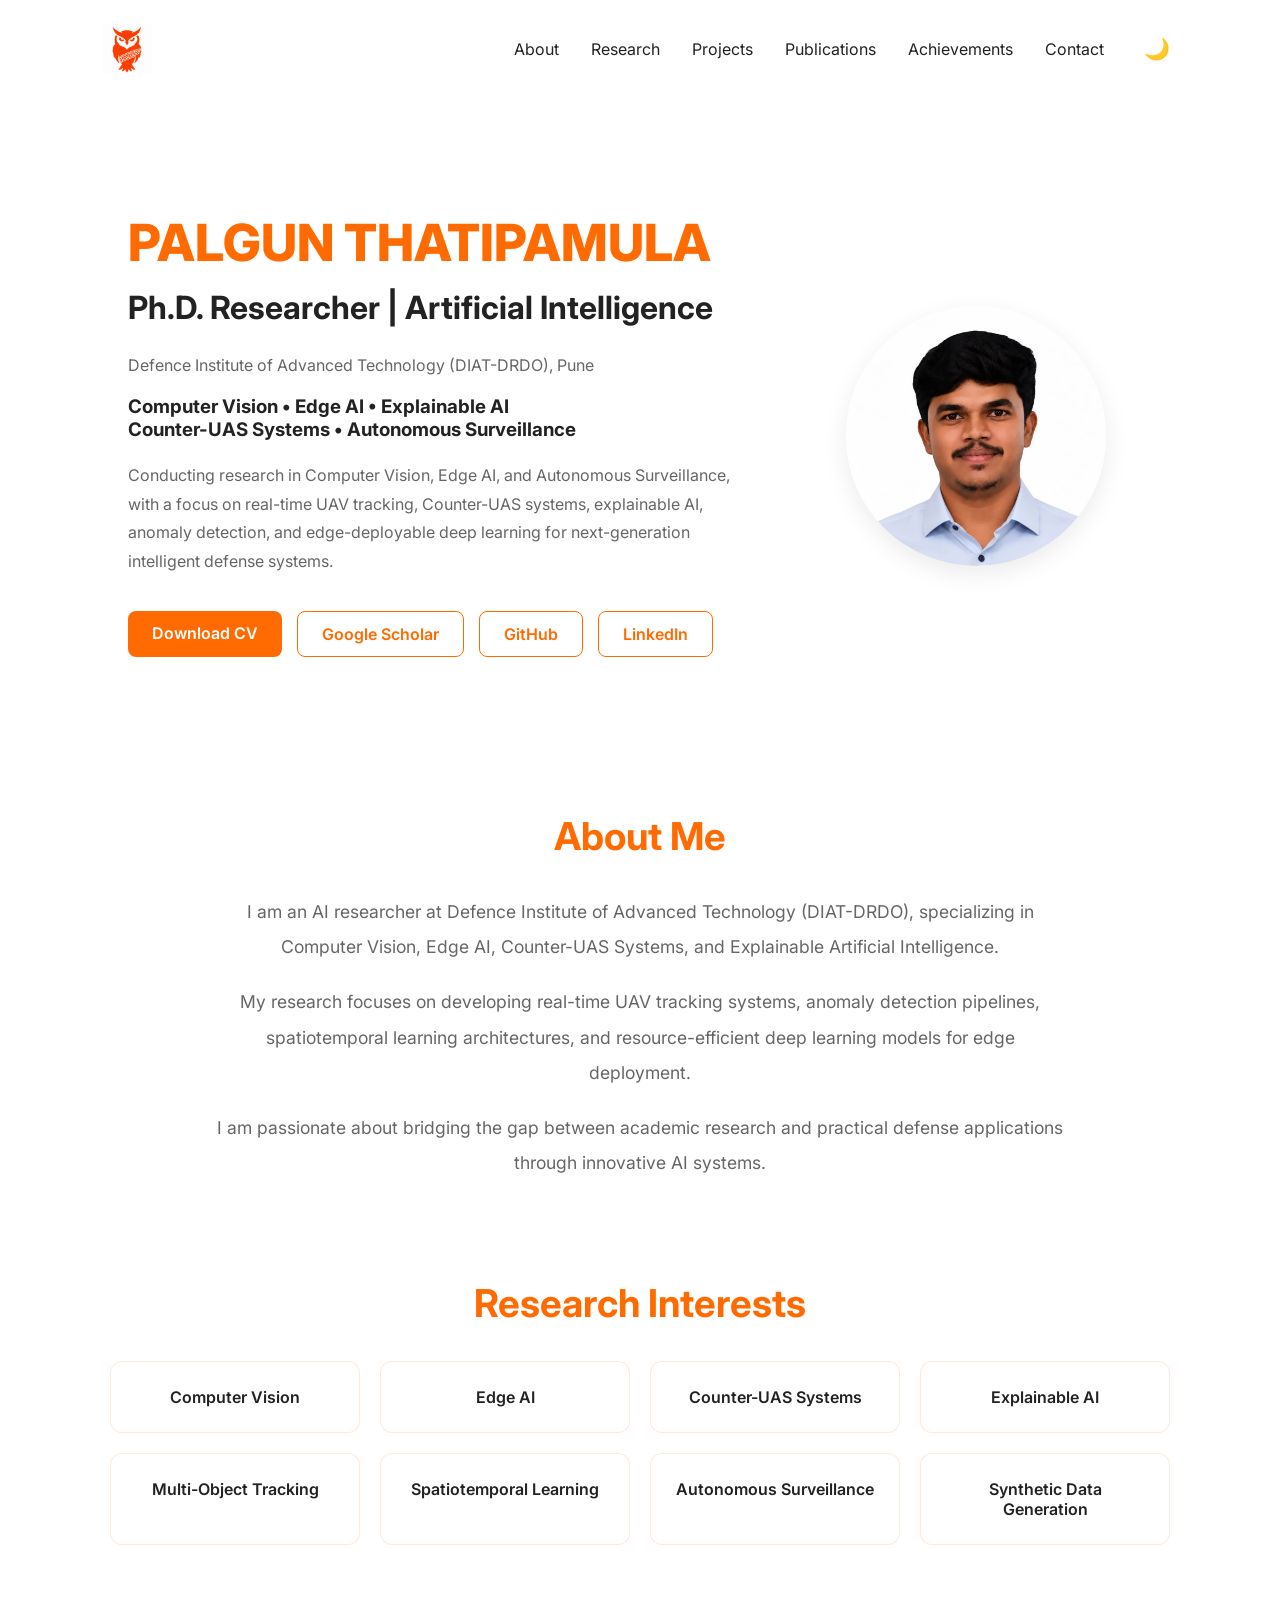
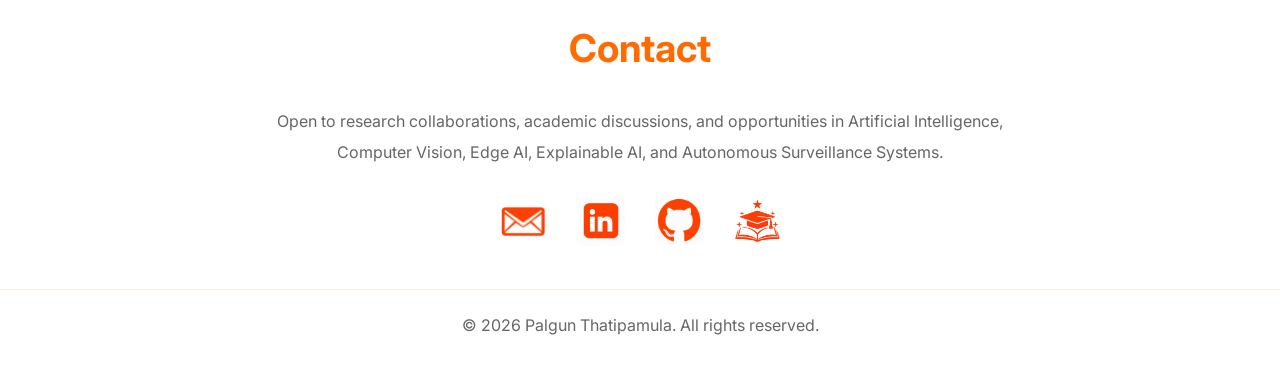
==== index.html @ 994f03d2 "Update index.html" ====
<!DOCTYPE html>

<html lang="en">
<head>
    <meta charset="UTF-8">
    <meta name="viewport" content="width=device-width, initial-scale=1.0">
    <title>Palgun Thatipamula | AI Researcher</title>

<link rel="stylesheet" href="style.css">

<link rel="preconnect" href="https://fonts.googleapis.com">
<link rel="preconnect" href="https://fonts.gstatic.com" crossorigin>

<link href="https://fonts.googleapis.com/css2?family=Inter:wght@300;400;500;600;700;800&display=swap" rel="stylesheet">


</head>

<body>
<video autoplay muted loop playsinline id="bg-video">

    <source src="assets/backf.mp4" type="video/mp4">

</video>

<!-- =======================
     NAVBAR
======================== -->

<nav class="navbar">

    <div class="logo">
        <a href="index.html">
            <img src="assets/logo.png" alt="Palgun Logo">
        </a>
    </div>

    <!-- Hamburger Menu Button - Add this here -->
    <button class="hamburger" id="hamburger">
        <span></span>
        <span></span>
        <span></span>
    </button>

    <ul class="nav-links">
        <li><a href="index.html#about">About</a></li>
        <li><a href="index.html#research">Research</a></li>
        <li><a href="projects.html">Projects</a></li>
        <li><a href="publications.html">Publications</a></li>
        <li><a href="achievements.html">Achievements</a></li>
        <li><a href="index.html#contact">Contact</a></li>
        <li><button id="theme-toggle">🌙</button></li>
    </ul>

</nav>

<!-- =======================
     HERO SECTION
======================== -->

<section class="hero">

    <div class="hero-left">

        <h1>PALGUN THATIPAMULA</h1>

        <h2>
            Ph.D. Researcher | Artificial Intelligence
        </h2>

        <p class="hero-affiliation">
            Defence Institute of Advanced Technology (DIAT-DRDO), Pune
        </p>

        <h3 class="hero-focus">
            Computer Vision • Edge AI • Explainable AI
        </h3>

        <h3 class="hero-focus">
            Counter-UAS Systems • Autonomous Surveillance
        </h3>

        <p class="hero-description">
            Conducting research in Computer Vision, Edge AI, and Autonomous Surveillance,
            with a focus on real-time UAV tracking, Counter-UAS systems, explainable AI,
            anomaly detection, and edge-deployable deep learning for next-generation intelligent defense systems.
        </p>

        <div class="hero-buttons">

            <a href="assets/cv.pdf" class="btn-primary">
                Download CV
            </a>

            <a href="https://scholar.google.com/citations?user=hh73UlAAAAAJ" target="_blank" class="btn-secondary">
                Google Scholar
            </a>

            <a href="https://github.com/paul-0007" target="_blank" class="btn-secondary">
                GitHub
            </a>

            <a href="https://www.linkedin.com/in/palgun-thatipamula-0b6412241"
               target="_blank"
               class="btn-secondary">
                LinkedIn
            </a>

        </div>

    </div>

    <div class="hero-right">

        <img src="assets/profile.jpg"
             alt="Palgun Thatipamula">

    </div>

</section>

<!-- =======================
     ABOUT
======================== -->

<section id="about" class="about">

    <div class="section-title">
        <h2>About Me</h2>
    </div>

    <div class="about-content">

        <div class="about-text">

            <p>
                I am an AI researcher at Defence Institute of Advanced Technology (DIAT-DRDO),
                specializing in Computer Vision, Edge AI,
                Counter-UAS Systems, and Explainable Artificial Intelligence.
            </p>

            <p>
                My research focuses on developing real-time UAV tracking systems,
                anomaly detection pipelines, spatiotemporal learning architectures,
                and resource-efficient deep learning models for edge deployment.
            </p>

            <p>
                I am passionate about bridging the gap between academic research
                and practical defense applications through innovative AI systems.
            </p>

        </div>

    </div>

</section>

<!-- =======================
     RESEARCH INTERESTS
======================== -->

<section id="research" class="interests">

    <div class="section-title">
        <h2>Research Interests</h2>
    </div>

    <div class="interest-grid">

        <div class="interest-card">
            Computer Vision
        </div>

        <div class="interest-card">
            Edge AI
        </div>

        <div class="interest-card">
            Counter-UAS Systems
        </div>

        <div class="interest-card">
            Explainable AI
        </div>

        <div class="interest-card">
            Multi-Object Tracking
        </div>

        <div class="interest-card">
            Spatiotemporal Learning
        </div>

        <div class="interest-card">
            Autonomous Surveillance
        </div>

        <div class="interest-card">
            Synthetic Data Generation
        </div>

    </div>

</section>

<!-- =======================
     CONTACT
======================== -->

<section id="contact" class="contact">

    <div class="section-title">
        <h2>Contact</h2>
    </div>

    <div class="contact-container">

        <p>
            Open to research collaborations, academic discussions,
            and opportunities in Artificial Intelligence, Computer Vision,
            Edge AI, Explainable AI, and Autonomous Surveillance Systems.
        </p>

        <div class="contact-icons">

        <a href="mailto:palgunthatipamula@gmail.com">
        <img src="assets/email.png"
         alt="Email"
         style="cursor:pointer;"
         onclick="copyEmail()">
        </a>

        <a href="https://www.linkedin.com/in/palgun-thatipamula-0b6412241"
        target="_blank">
            <img src="assets/linkedin.png" alt="LinkedIn">
        </a>

        <a href="https://github.com/paul-0007"
        target="_blank">
            <img src="assets/github.png" alt="GitHub">
        </a>

        <a href="https://scholar.google.com/citations?user=hh73UlAAAAAJ"
        target="_blank">
            <img src="assets/scholar.png" alt="Google Scholar">
        </a>

    </div>

    </div>

</section>

<!-- =======================
     FOOTER
======================== -->

<footer class="footer">
    <p>© 2026 Palgun Thatipamula. All rights reserved.</p>
</footer>
<script src="script.js"></script>
</body>

</html>
---- style.css ----
:root {
  --bg: #ffffff;
  --text: #222222;
  --text-light: #666666;
  --card: #ffffff;
  --card-hover: #f8f9fa;
  --accent: #FF6B00;
  --accent-hover: #E65C00;
  --shadow: rgba(0,0,0,0.08);
  --shadow-hover: rgba(0,0,0,0.12);
  --border: rgba(255,107,0,0.15);
}

.dark {
  --bg: #111827;
  --text: #f3f4f6;
  --text-light: #9ca3af;
  --card: #1f2937;
  --card-hover: #374151;
  --accent: #FF6B00;
  --accent-hover: #E65C00;
  --shadow: rgba(0,0,0,0.3);
  --shadow-hover: rgba(0,0,0,0.5);
  --border: rgba(255,107,0,0.25);
}

* {
  margin: 0;
  padding: 0;
  box-sizing: border-box;
}

html {
  scroll-behavior: smooth;
}

body {
  font-family: 'Inter', sans-serif;
  background: var(--bg);
  color: var(--text);
  transition: background 0.3s ease, color 0.3s ease;
}

/* Navigation */
.navbar {
  width: 100%;
  padding: 24px 8%;
  display: flex;
  justify-content: space-between;
  align-items: center;
  position: sticky;
  top: 0;
  background: rgba(255,255,255,0.95);
  backdrop-filter: blur(12px);
  z-index: 100;
  transition: background 0.3s ease;
}

.dark .navbar {
  background: rgba(17, 24, 39, 0.95);
}

.logo {
  display: flex;
  align-items: center;
}

.logo img {
  height: 50px;
  width: auto;
  display: block;
}

.nav-links {
  display: flex;
  gap: 32px;
  list-style: none;
  align-items: center;
}

.nav-links a {
  text-decoration: none;
  color: var(--text);
  transition: 0.3s;
}

.nav-links a:hover {
  color: var(--accent);
}

#theme-toggle {
  border: none;
  background: transparent;
  font-size: 1.3rem;
  cursor: pointer;
  color: var(--accent);
  transition: 0.3s ease;
  padding: 4px 8px;
}

#theme-toggle:hover {
  transform: rotate(20deg);
}

/* Mobile Menu */
.hamburger {
  display: none;
  flex-direction: column;
  gap: 5px;
  cursor: pointer;
  background: transparent;
  border: none;
  padding: 5px;
}

.hamburger span {
  width: 28px;
  height: 3px;
  background: var(--text);
  border-radius: 3px;
  transition: 0.3s ease;
}

/* Hero Section */
.hero {
  min-height: 75vh;
  padding: 40px 10%;
  display: flex;
  align-items: center;
  justify-content: center;
  gap: 40px;
}

.hero-left {
  flex: 0.9;
  max-width: 650px;
}

.hero-left h1 {
  font-size: 3.2rem;
  line-height: 1.1;
  margin-bottom: 16px;
  font-weight: 800;
  color: var(--accent);
}

.hero-left h2 {
  font-size: 2rem;
  line-height: 1.4;
  margin-bottom: 20px;
  color: var(--text);
}

.hero-left p {
  color: var(--text-light);
  line-height: 1.8;
}

.hero-description {
  margin-top: 20px;
  max-width: 700px;
}

.hero-affiliation {
  color: var(--text-light);
  margin-bottom: 15px;
  font-size: 1rem;
}

.hero-buttons {
  display: flex;
  flex-wrap: wrap;
  gap: 15px;
  margin-top: 35px;
}

.btn-primary,
.btn-secondary {
  padding: 12px 24px;
  border-radius: 8px;
  text-decoration: none;
  font-weight: 600;
  transition: 0.3s ease;
}

.btn-primary {
  background: var(--accent);
  color: white;
}

.btn-primary:hover {
  transform: translateY(-3px);
  background: var(--accent-hover);
}

.btn-secondary {
  border: 1px solid var(--accent);
  color: var(--accent);
}

.btn-secondary:hover {
  background: rgba(255,107,0,0.08);
}

/* Profile Image */
.hero-right {
  flex: 0.5;
  display: flex;
  justify-content: center;
  align-items: center;
}

.hero-right img {
  width: 260px;
  height: 260px;
  object-fit: cover;
  object-position: center top;
  border-radius: 50%;
  border: none;
  box-shadow: 0 8px 25px var(--shadow);
}

/* Mobile & Tablet */
@media (max-width: 900px) {
  .hamburger {
    display: flex;
  }

  .nav-links {
    display: none;
    position: absolute;
    top: 80px;
    right: 20px;
    background: var(--bg);
    flex-direction: column;
    padding: 20px;
    border-radius: 12px;
    box-shadow: 0 10px 30px var(--shadow);
    width: auto;
    min-width: 200px;
    gap: 15px;
    transition: background 0.3s ease;
  }

  .nav-links.active {
    display: flex;
  }

  .nav-links a {
    font-size: 1rem;
    padding: 8px 12px;
    border-radius: 8px;
    transition: 0.3s ease;
  }

  .nav-links a:hover {
    background: rgba(255,107,0,0.08);
  }

  #theme-toggle {
    font-size: 1.2rem;
    padding: 8px 12px;
    width: 100%;
    text-align: left;
  }

  .hero {
    flex-direction: column-reverse;
    text-align: center;
    padding-top: 40px;
    min-height: auto;
    gap: 30px;
  }

  .hero-left h1 {
    font-size: 2.5rem;
  }

  .hero-left h2 {
    font-size: 1.4rem;
  }

  .hero-left {
    max-width: 100%;
  }

  .hero-right img {
    width: 200px;
    height: 200px;
  }

  .hero-buttons {
    justify-content: center;
  }
}

/* ==========================
   COMMON SECTIONS
========================== */
.about,
.interests,
.contact {
  padding: 40px 8%;
}

.section-title {
  text-align: center;
  margin-bottom: 35px;
}

.section-title h2 {
  font-size: 2.4rem;
  color: var(--accent);
}

/* ==========================
   ABOUT
========================== */
.about-content {
  display: flex;
  justify-content: center;
}

.about-text {
  max-width: 850px;
  text-align: center;
}

.about-text p {
  font-size: 1.1rem;
  line-height: 2;
  color: var(--text-light);
  margin-bottom: 20px;
}

/* ==========================
   INTERESTS
========================== */
.interest-grid {
  display: grid;
  grid-template-columns: repeat(auto-fit, minmax(250px, 250px));
  justify-content: center;
  gap: 20px;
  max-width: 1200px;
  margin: 0 auto;
}

.interest-card {
  background: var(--card);
  padding: 25px;
  border-radius: 12px;
  border: 1px solid var(--border);
  transition: 0.3s ease;
  font-weight: 600;
  text-align: center;
  color: var(--text);
}

.interest-card:hover {
  transform: translateY(-6px);
  border-color: var(--accent);
  box-shadow: 0 10px 30px var(--shadow);
}

/* ==========================
   CONTACT
========================== */
.contact {
  padding: 40px 8%;
  text-align: center;
}

.contact-container {
  max-width: 800px;
  margin: auto;
}

.contact-container p {
  color: var(--text-light);
  line-height: 1.9;
  margin-bottom: 30px;
}

.contact-links {
  display: flex;
  justify-content: center;
  flex-wrap: wrap;
  gap: 15px;
}

.contact-links a {
  text-decoration: none;
  color: var(--accent);
  border: 1px solid var(--accent);
  padding: 10px 18px;
  border-radius: 8px;
  transition: 0.3s ease;
}

.contact-links a:hover {
  background: rgba(255,107,0,0.08);
}

.contact-icons {
  display: flex;
  justify-content: center;
  gap: 30px;
  margin-top: 30px;
}

.contact-icons a {
  transition: 0.3s ease;
}

.contact-icons a:hover {
  transform: translateY(-5px) scale(1.08);
}

.contact-icons img {
  width: 48px;
  height: 48px;
  object-fit: contain;
}

/* ==========================
   FOOTER
========================== */
.footer {
  padding: 25px;
  text-align: center;
  border-top: 1px solid var(--border);
  color: var(--text-light);
}

.footer p:first-child {
  margin-bottom: 10px;
}

.hidden {
  opacity: 0;
  transform: translateY(40px);
  transition: all 0.8s ease;
}

.show {
  opacity: 1;
  transform: translateY(0);
}

/* ==========================
   PAGE HEADER
========================== */
.page-header {
  padding: 120px 10% 60px;
  text-align: center;
}

.page-header h1 {
  font-size: 3rem;
  color: var(--accent);
  margin-bottom: 15px;
}

.page-header p {
  max-width: 800px;
  margin: auto;
  color: var(--text-light);
}

/* ==========================
   PROJECTS PAGE
========================== */
.projects-heading {
  text-align: center;
  margin: 0;
  padding: 20px 0 20px 0;
}

.projects-heading h2 {
  font-size: 3rem;
  color: var(--accent);
  margin: 0;
}

.projects-heading p {
  color: var(--text-light);
  font-size: 1.1rem;
}

.projects-grid {
  max-width: 1400px;
  margin: 0 auto;
  padding: 20px 8% 80px;
  display: grid;
  grid-template-columns: repeat(3, 1fr);
  gap: 30px;
  padding-top: 0;
}

.project-card {
  background: var(--card);
  border-radius: 18px;
  overflow: hidden;
  min-height: 420px;
  box-shadow: 0 8px 25px var(--shadow);
  transition: 0.3s ease;
}

.project-card:hover {
  transform: translateY(-8px);
  box-shadow: 0 15px 35px var(--shadow-hover);
}

.project-card img {
  width: 100%;
  height: 220px;
  object-fit: cover;
  display: block;
}

.project-content {
  padding: 25px;
  background: linear-gradient(
    to bottom,
    var(--card-hover) 0%,
    var(--card) 40%
  );
  height: calc(100% - 220px);
}

.project-content h3 {
  color: var(--accent);
  margin-bottom: 12px;
  font-size: 1.3rem;
}

.project-content p {
  color: var(--text-light);
  line-height: 1.8;
}

/* Tablet */
@media (max-width: 1100px) {
  .projects-grid {
    grid-template-columns: repeat(2, 1fr);
  }
}

/* Mobile */
@media (max-width: 700px) {
  .projects-grid {
    grid-template-columns: 1fr;
    padding: 15px 8% 60px;
  }
  
  .projects-heading h2 {
    font-size: 2.2rem;
  }
  
  .projects-heading {
    padding: 5px 8% 0;
  }
}

/* ==========================
   PUBLICATIONS HEADING
========================== */

.publications-heading {
  text-align: center;
  padding: 20px 0 10px;
  margin: 0 auto;
}

.publications-heading h2 {
  color: var(--accent);
  font-size: 3rem;
  font-weight: 700;
  margin: 0;
}

/* ==========================
   PUBLICATIONS + PATENTS
========================== */

.pub-patent-container {
  max-width: 1400px;
  margin: 0 auto;
  padding: 10px 8% 80px;
  display: grid;
  grid-template-columns: 3fr 1.2fr;
  gap: 40px;
  align-items: start;
}

.column-title {
  color: var(--accent);
  margin-bottom: 25px;
  font-size: 2rem;
}

.pub-column,
.patent-column {
  display: flex;
  flex-direction: column;
  gap: 25px;
}

.publication-card {
  background: var(--card);
  padding: 30px;
  border-radius: 18px;
  box-shadow: 0 8px 25px var(--shadow);
  position: relative;
  transition: 0.3s ease;
}

.publication-card:hover {
  transform: translateY(-4px);
  box-shadow: 0 12px 30px var(--shadow-hover);
}

.publication-card h3 {
  margin-top: 15px;
  margin-bottom: 12px;
  color: var(--text);
}

.authors {
  color: var(--text-light);
  font-weight: 500;
  margin-bottom: 8px;
}

.venue {
  color: var(--accent);
  font-weight: 600;
  margin-bottom: 15px;
}

.pub-status {
  display: inline-block;
  padding: 6px 12px;
  border-radius: 30px;
  font-size: 0.85rem;
  font-weight: 600;
}

.published {
  background: #e8f8ec;
  color: #1f8b4c;
}

.dark .published {
  background: #1a3a2a;
  color: #4ade80;
}

.review {
  background: #fff4e6;
  color: #d97706;
}

.dark .review {
  background: #3a2a1a;
  color: #fbbf24;
}

@media (max-width: 900px) {
  .pub-patent-container {
    grid-template-columns: 1fr;
  }
}

/* ==========================
   ACHIEVEMENTS PAGE
========================== */
.achievements-heading {
  text-align: center;
  padding: 10px 8% 0;
}

.achievements-heading h2 {
  font-size: 3rem;
  color: var(--accent);
  margin-bottom: 5px;
}

.achievements-heading p {
  color: var(--text-light);
  font-size: 1.1rem;
}

.achievements-container {
  width: 85%;
  max-width: 1500px;
  margin: auto;
  padding: 20px 8% 80px;
  display: flex;
  flex-direction: column;
  gap: 20px;
}

.achievement-card {
  display: flex;
  align-items: center;
  gap: 25px;
  background: var(--card);
  border-radius: 14px;
  padding: 25px;
  box-shadow: 0 4px 12px var(--shadow);
  transition: 0.3s ease;
}

.achievement-card:hover {
  transform: translateY(-4px);
  box-shadow: 0 12px 30px var(--shadow-hover);
}

.achievement-year {
  min-width: 140px;
  font-weight: 700;
  color: var(--accent);
  font-size: 1.1rem;
}

.achievement-content {
  flex: 1;
}

.achievement-content h3 {
  margin-bottom: 10px;
  color: var(--text);
  font-size: 1.35rem;
}

.achievement-content p {
  color: var(--text-light);
  line-height: 1.7;
  margin: 0;
}

/* Mobile */
@media (max-width: 700px) {
  .achievement-card {
    flex-direction: column;
    align-items: flex-start;
    padding: 20px;
    gap: 12px;
  }
  
  .achievement-year {
    min-width: auto;
    font-size: 1rem;
  }
  
  .achievements-heading h2 {
    font-size: 2.2rem;
  }
  
  .achievements-container {
    width: 100%;
    padding: 10px 8% 60px;
    gap: 15px;
  }
}

/* ==========================
   BACKGROUND VIDEO
========================== */
#bg-video {
  position: fixed;
  top: 0;
  left: 0;
  width: 100%;
  height: 100%;
  object-fit: cover;
  z-index: -1;
  opacity: 0.15;
}
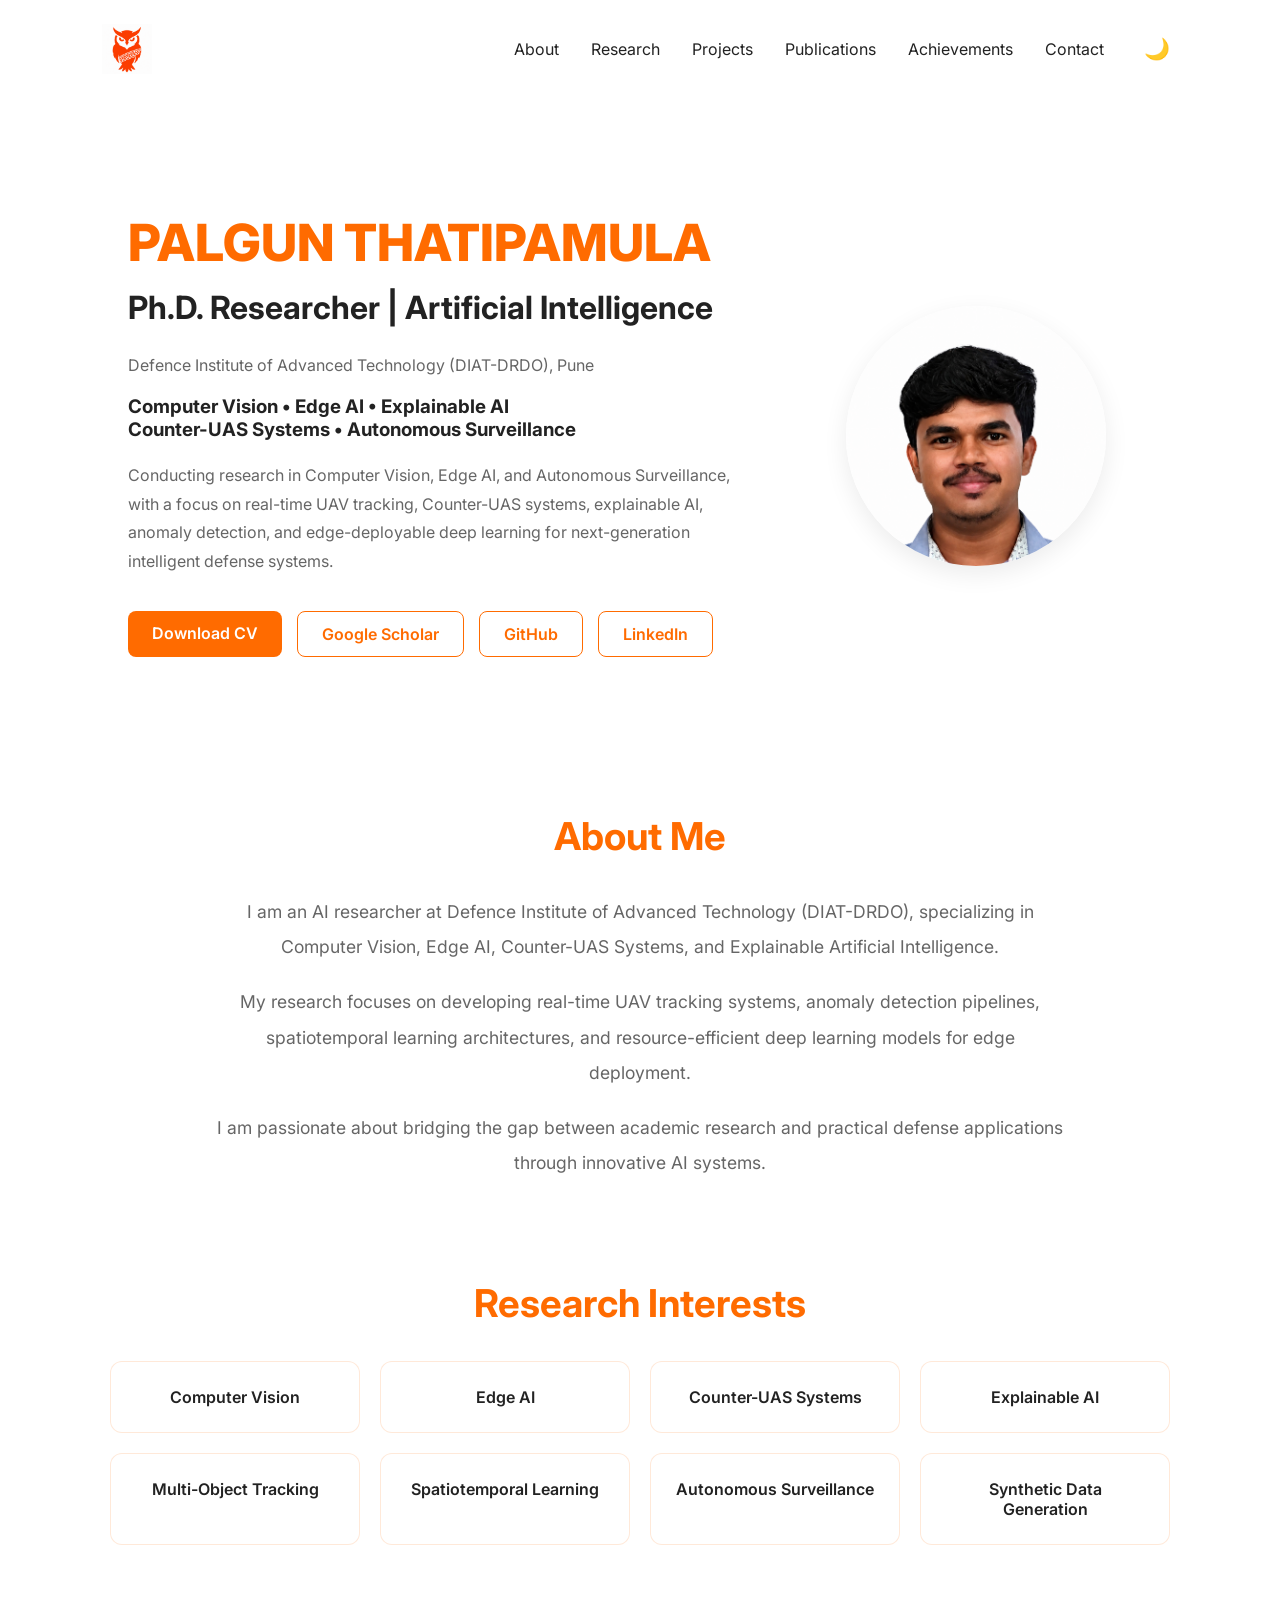
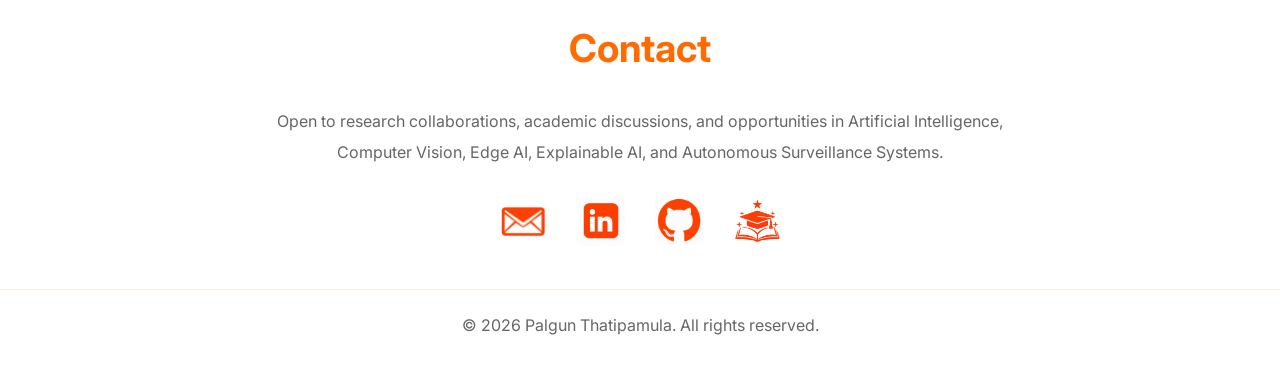
==== commit 1828a966: "Fix HTML formatting and structure" ====
--- a/index.html
+++ b/index.html
@@ -112,7 +112,7 @@
 
     <div class="hero-right">
 
-        <img src="assets/profile.jpg"
+        <img src="assets/T_Palgun.png"
              alt="Palgun Thatipamula">
 
     </div>
@@ -227,8 +227,9 @@
         <a href="mailto:palgunthatipamula@gmail.com">
         <img src="assets/email.png"
          alt="Email"
-         style="cursor:pointer;"
-         onclick="copyEmail()">
+         class="contact-icon"
+         onclick="copyEmail()"
+         style="cursor:pointer;">
         </a>
 
         <a href="https://www.linkedin.com/in/palgun-thatipamula-0b6412241"
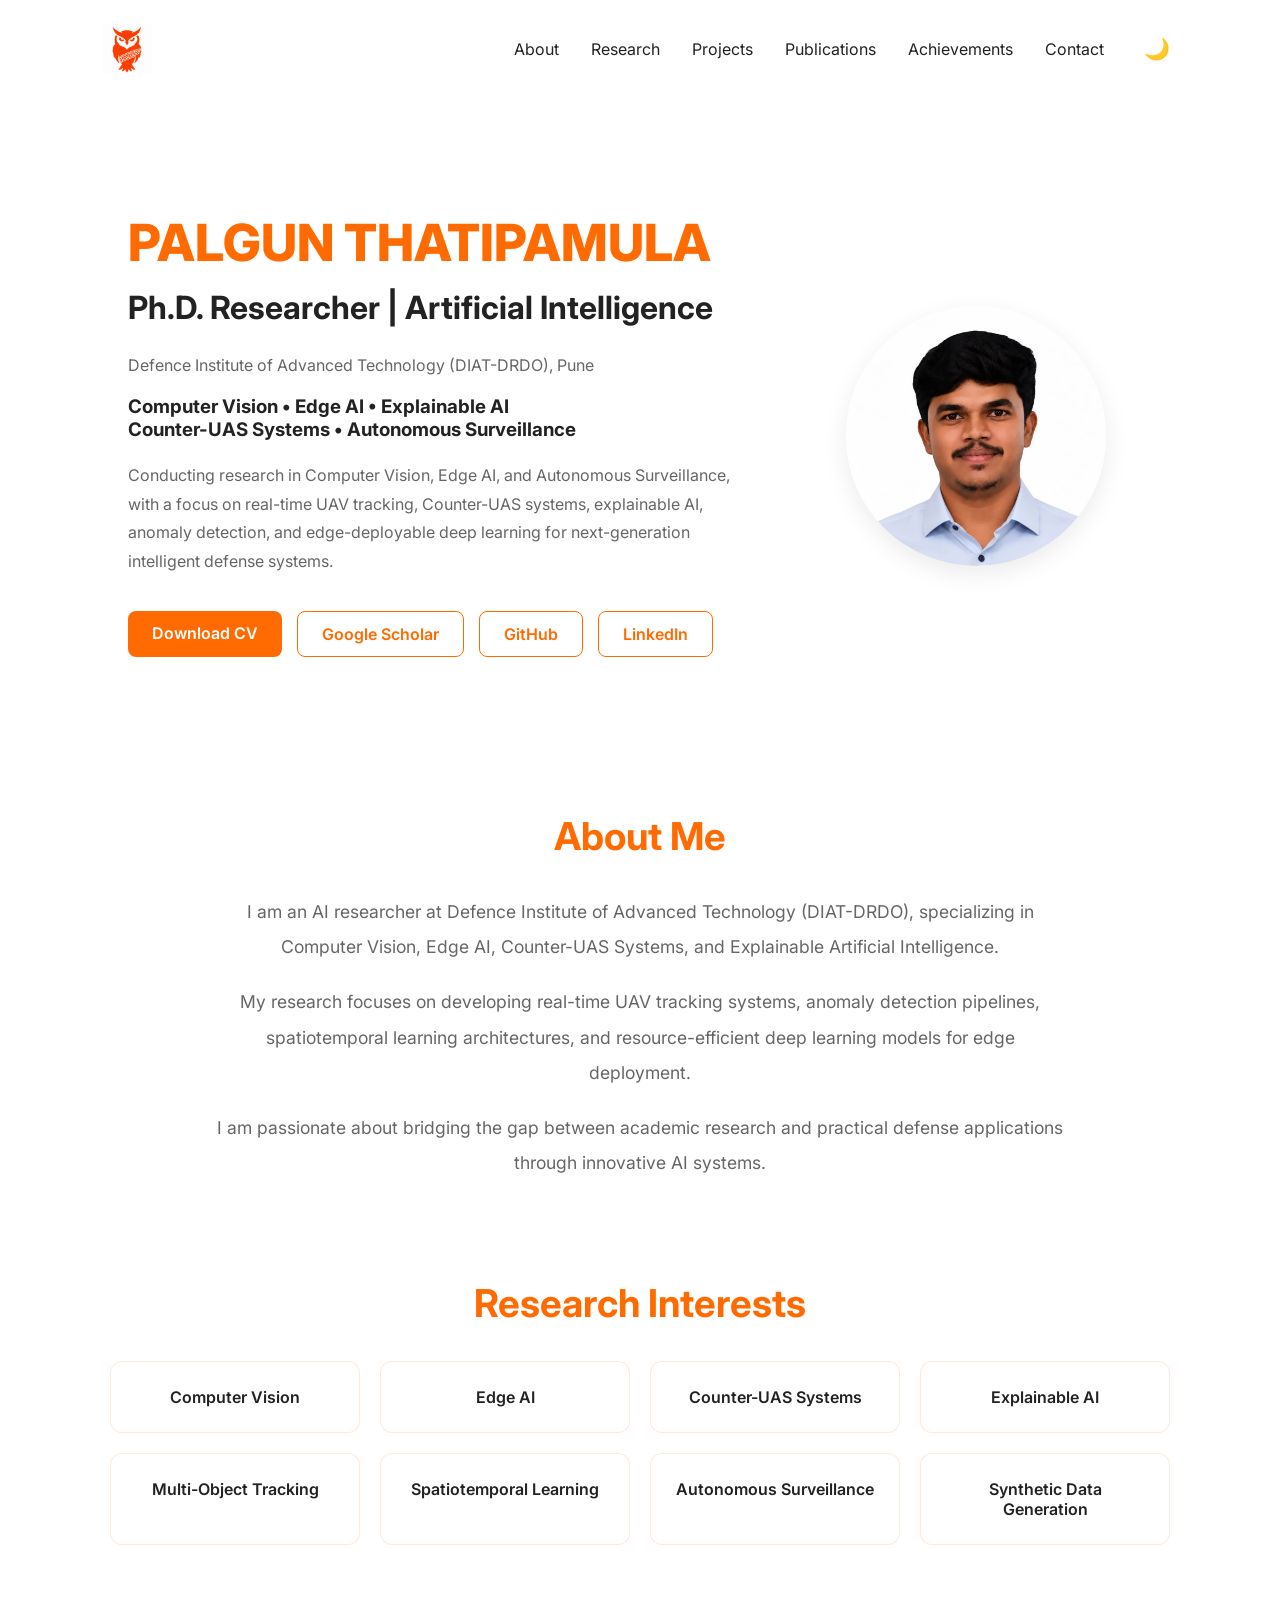
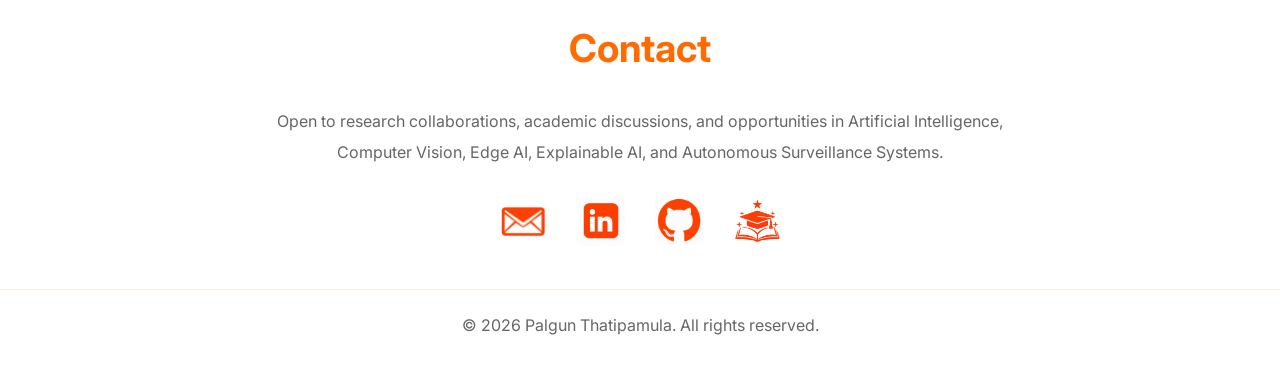
==== commit 3f813dfc: "Update index.html" ====
--- a/index.html
+++ b/index.html
@@ -112,7 +112,7 @@
 
     <div class="hero-right">
 
-        <img src="assets/T_Palgun.png"
+        <img src="assets/Palgun.jpeg"
              alt="Palgun Thatipamula">
 
     </div>
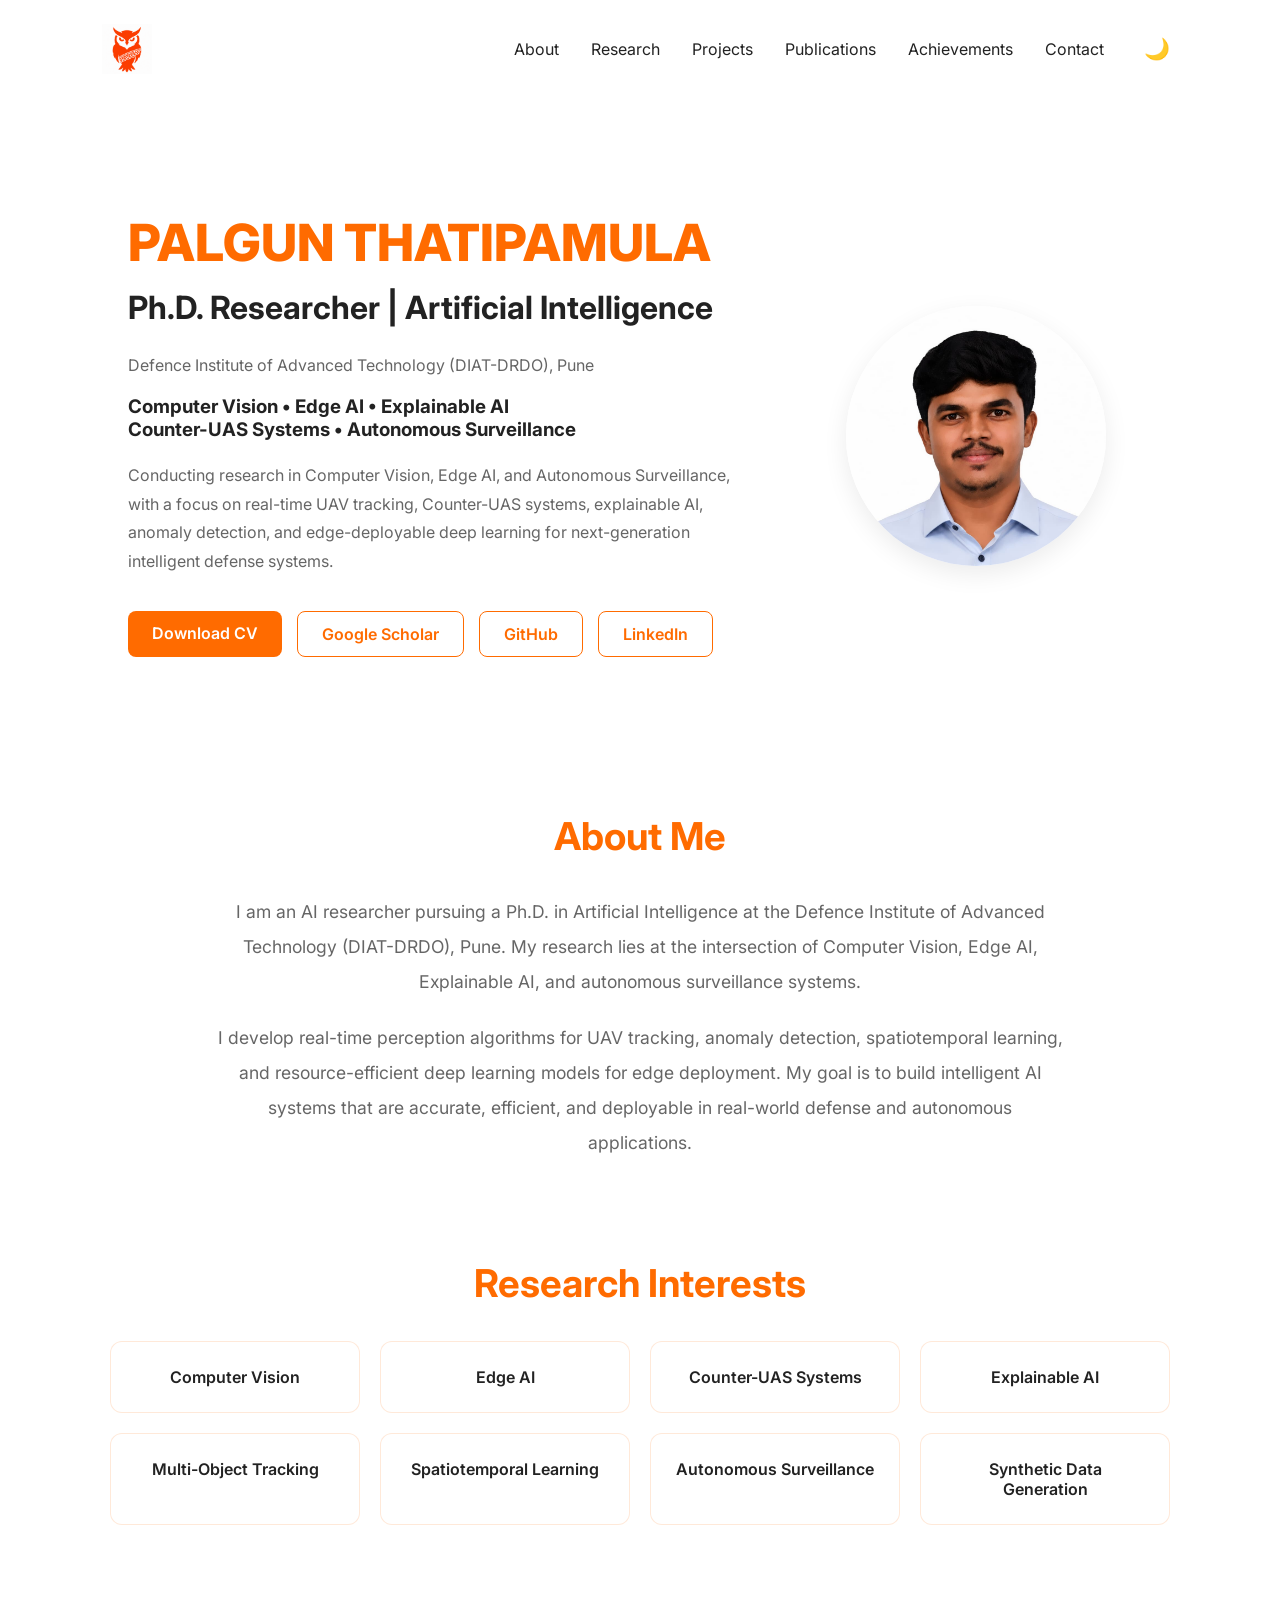
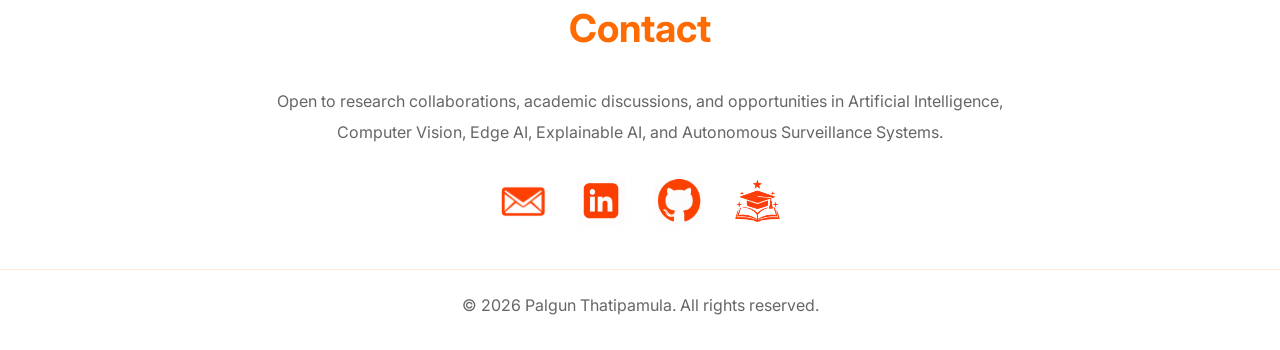
==== commit 34521daf: "Update index.html" ====
--- a/index.html
+++ b/index.html
@@ -134,20 +134,14 @@
         <div class="about-text">
 
             <p>
-                I am an AI researcher at Defence Institute of Advanced Technology (DIAT-DRDO),
-                specializing in Computer Vision, Edge AI,
-                Counter-UAS Systems, and Explainable Artificial Intelligence.
+                I am an AI researcher pursuing a Ph.D. in Artificial Intelligence at the Defence Institute of Advanced Technology (DIAT-DRDO),
+                Pune. My research lies at the intersection of Computer Vision, Edge AI, Explainable AI, and autonomous surveillance systems.
             </p>
 
             <p>
-                My research focuses on developing real-time UAV tracking systems,
-                anomaly detection pipelines, spatiotemporal learning architectures,
+                I develop real-time perception algorithms for UAV tracking, anomaly detection, spatiotemporal learning,
                 and resource-efficient deep learning models for edge deployment.
-            </p>
-
-            <p>
-                I am passionate about bridging the gap between academic research
-                and practical defense applications through innovative AI systems.
+                My goal is to build intelligent AI systems that are accurate, efficient, and deployable in real-world defense and autonomous applications.
             </p>
 
         </div>
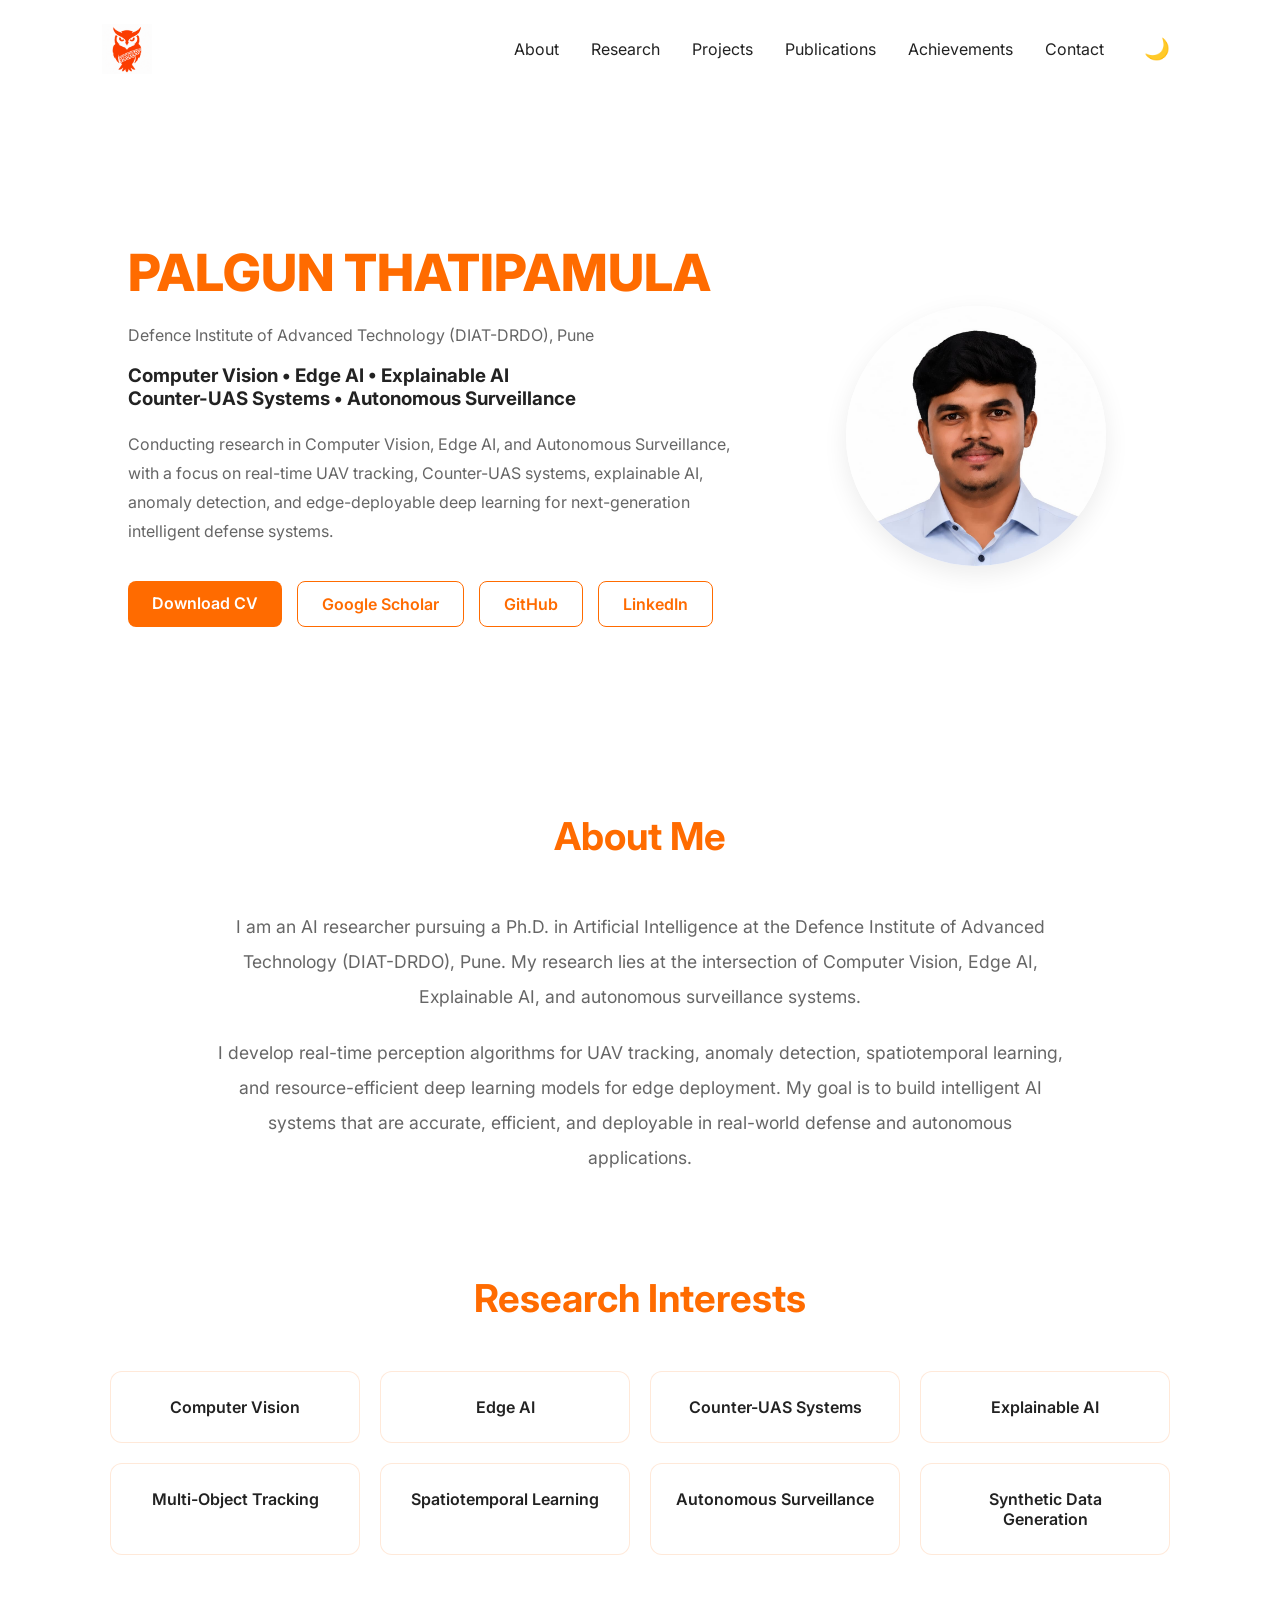
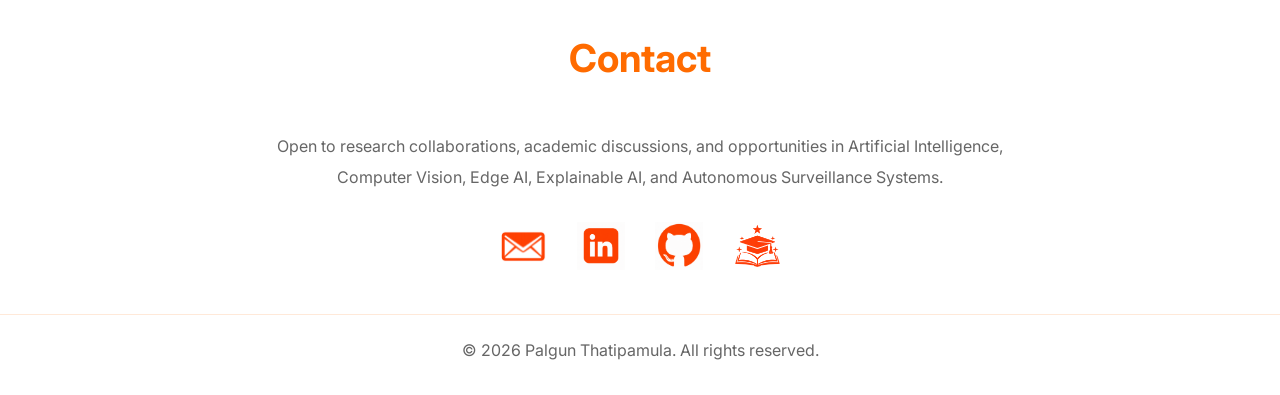
==== commit 3838c376: "Fix HTML formatting and structure" ====
--- a/index.html
+++ b/index.html
@@ -65,7 +65,7 @@
         <h1>PALGUN THATIPAMULA</h1>
 
         <h2>
-            Ph.D. Researcher | Artificial Intelligence
+             
         </h2>
 
         <p class="hero-affiliation">
--- a/style.css
+++ b/style.css
@@ -305,7 +305,7 @@
 
 .section-title {
   text-align: center;
-  margin-bottom: 35px;
+  margin-bottom: 50px;
 }
 
 .section-title h2 {
@@ -777,4 +777,4 @@
   object-fit: cover;
   z-index: -1;
   opacity: 0.15;
-}+}
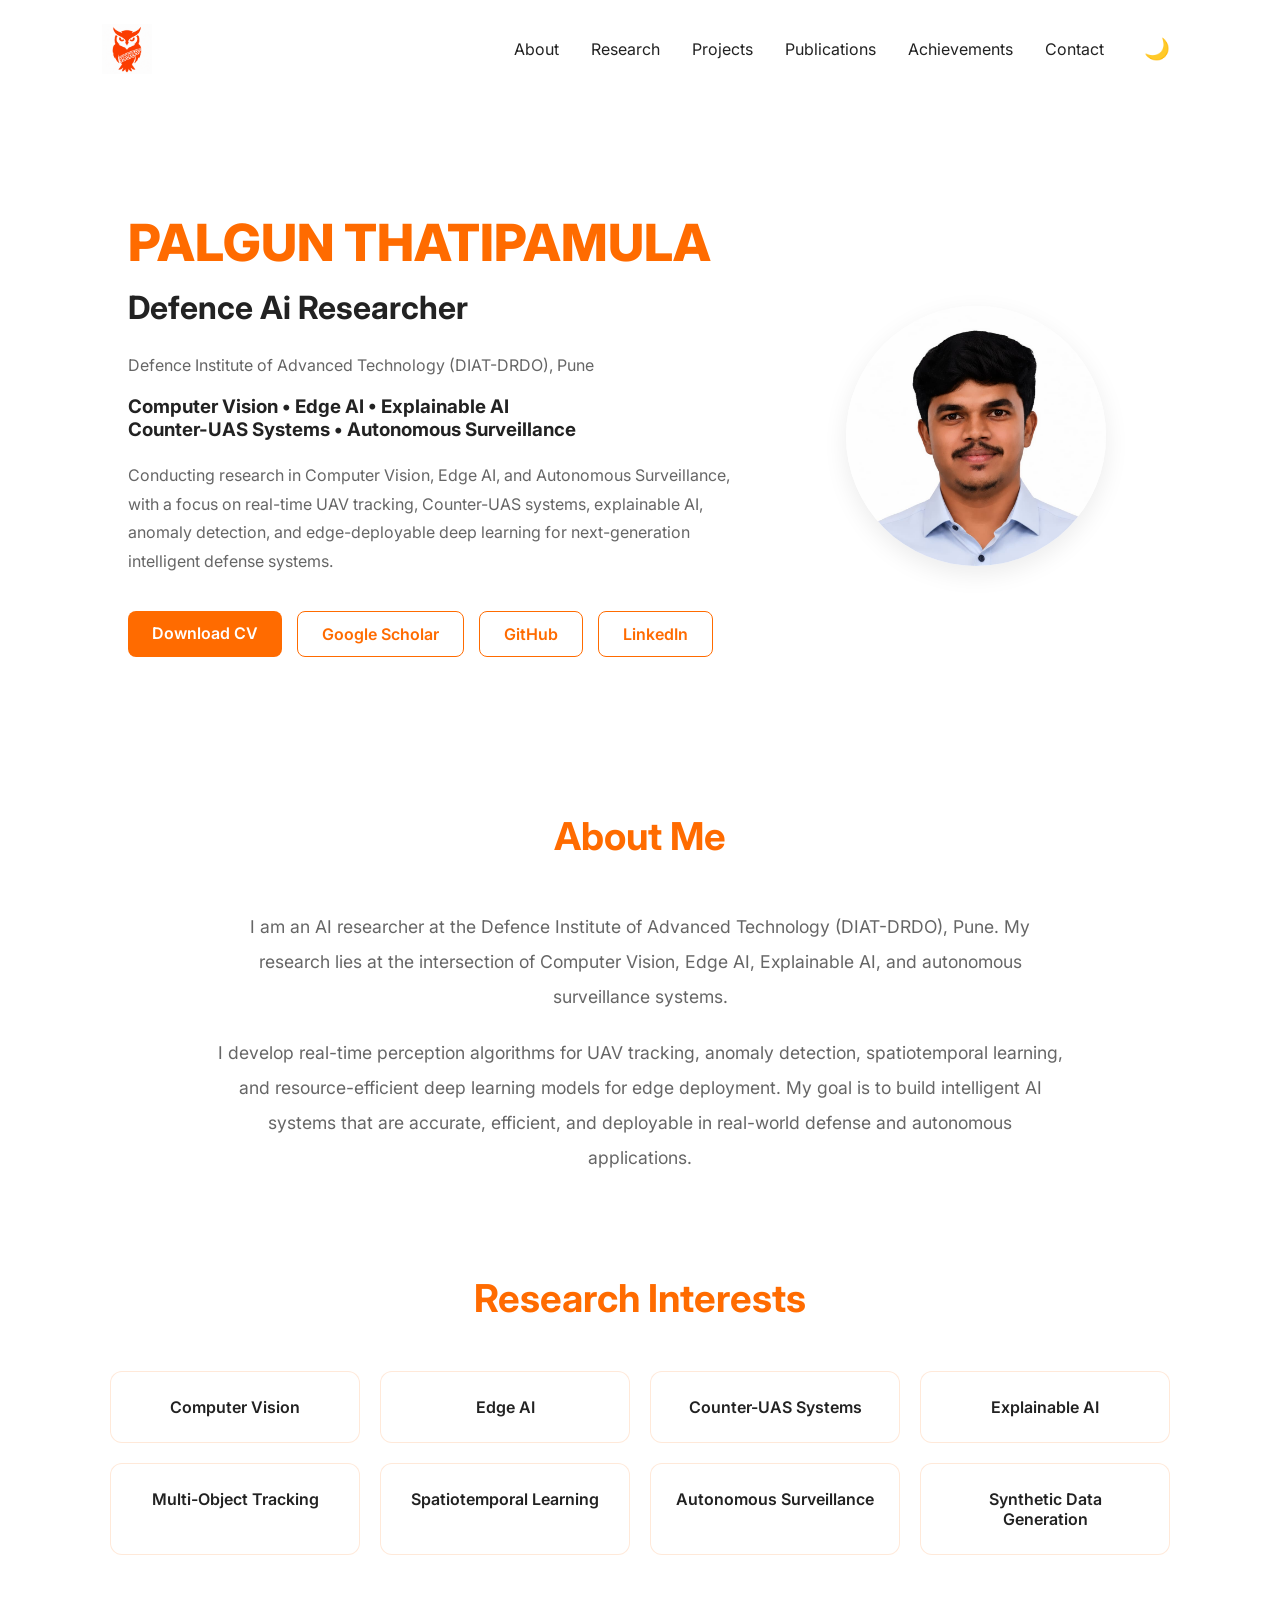
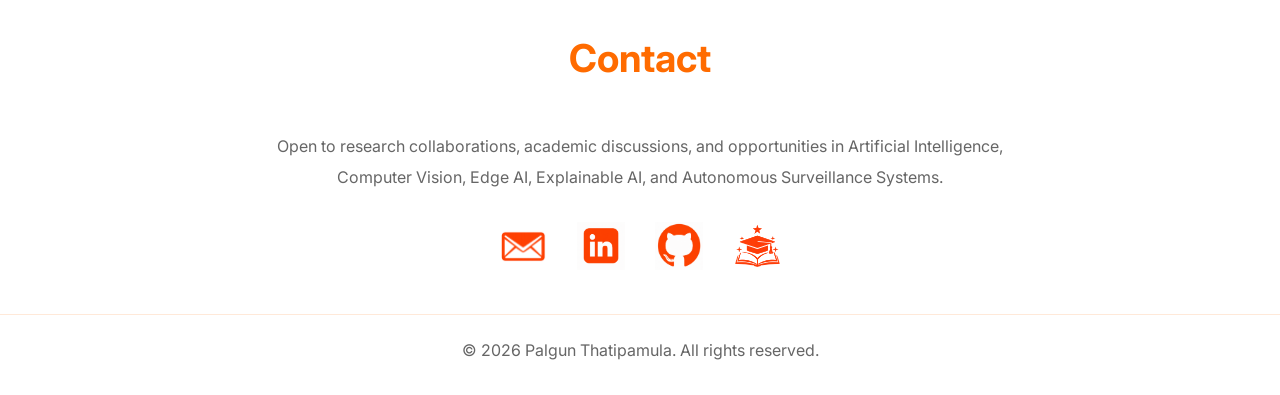
==== commit e05190f0: "Update index.html" ====
--- a/index.html
+++ b/index.html
@@ -65,7 +65,7 @@
         <h1>PALGUN THATIPAMULA</h1>
 
         <h2>
-             
+             Defence Ai Researcher
         </h2>
 
         <p class="hero-affiliation">
@@ -134,7 +134,7 @@
         <div class="about-text">
 
             <p>
-                I am an AI researcher pursuing a Ph.D. in Artificial Intelligence at the Defence Institute of Advanced Technology (DIAT-DRDO),
+                I am an AI researcher at the Defence Institute of Advanced Technology (DIAT-DRDO),
                 Pune. My research lies at the intersection of Computer Vision, Edge AI, Explainable AI, and autonomous surveillance systems.
             </p>
 
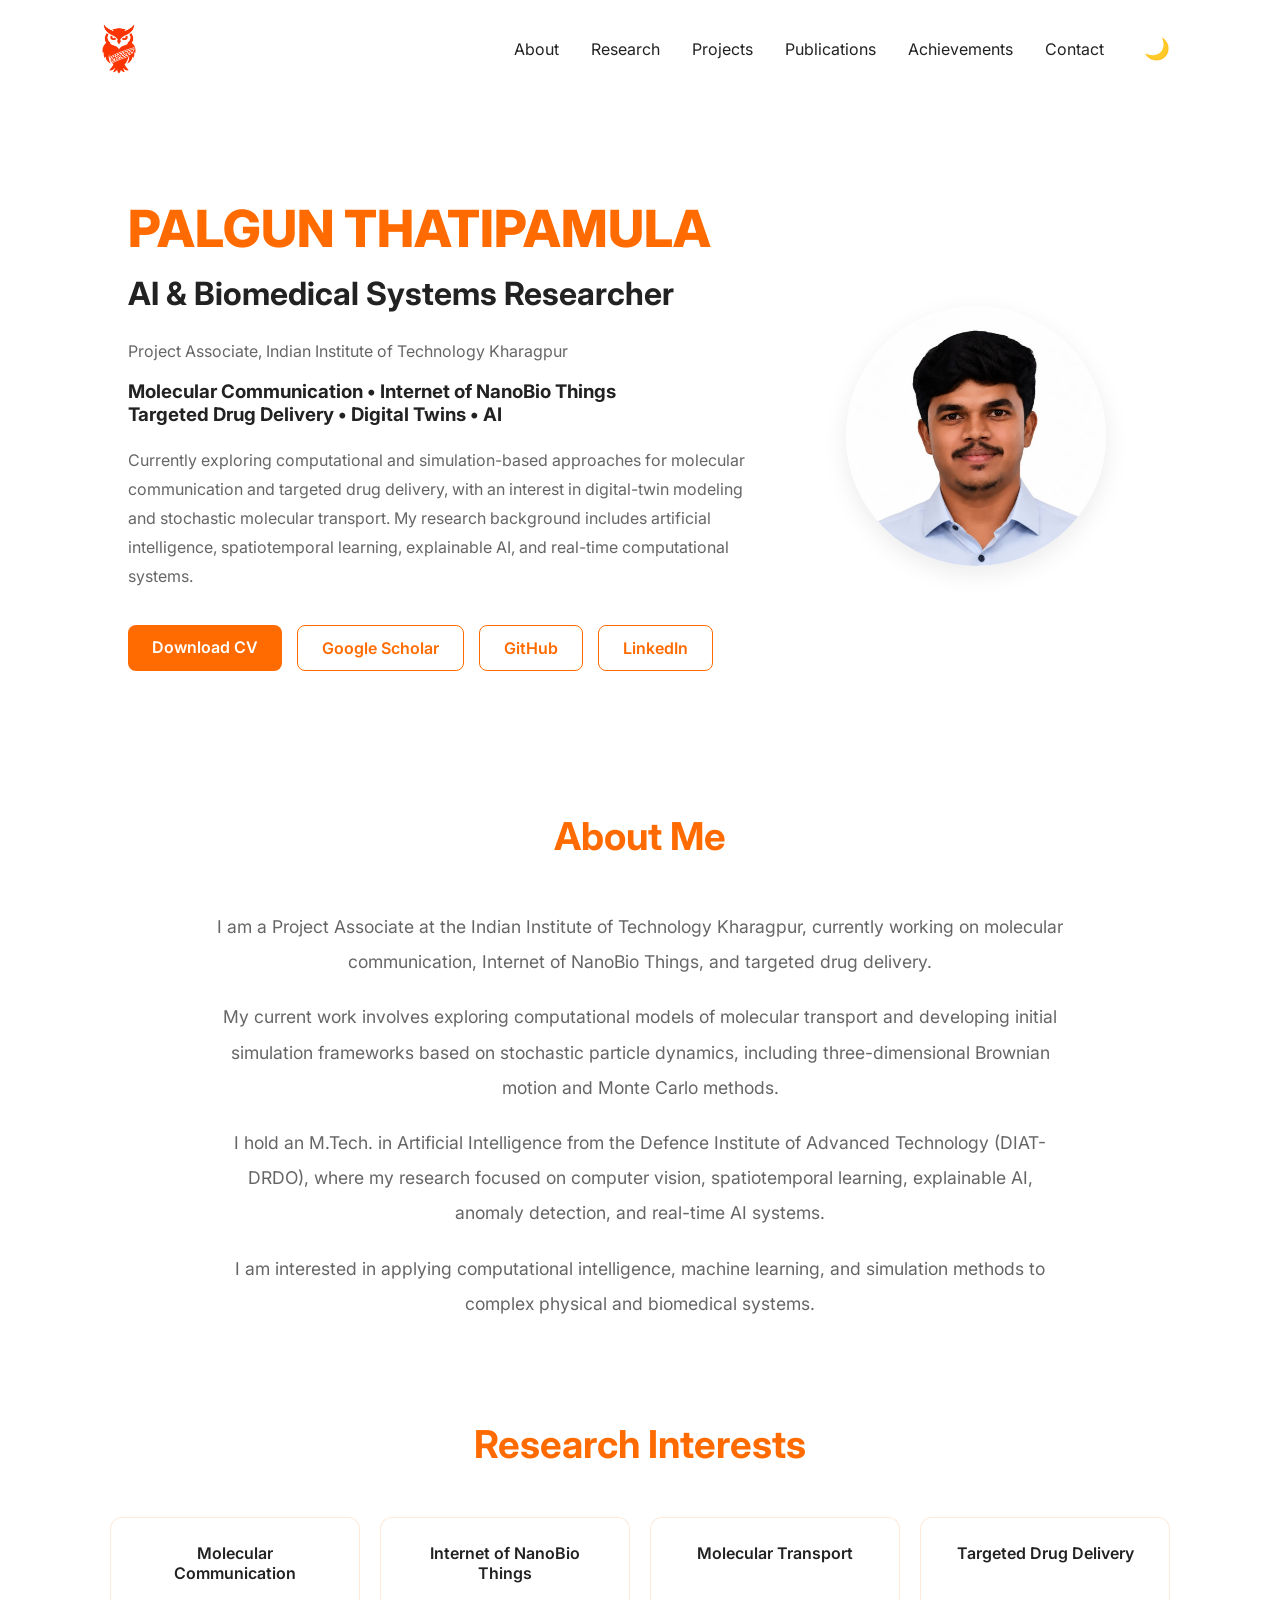
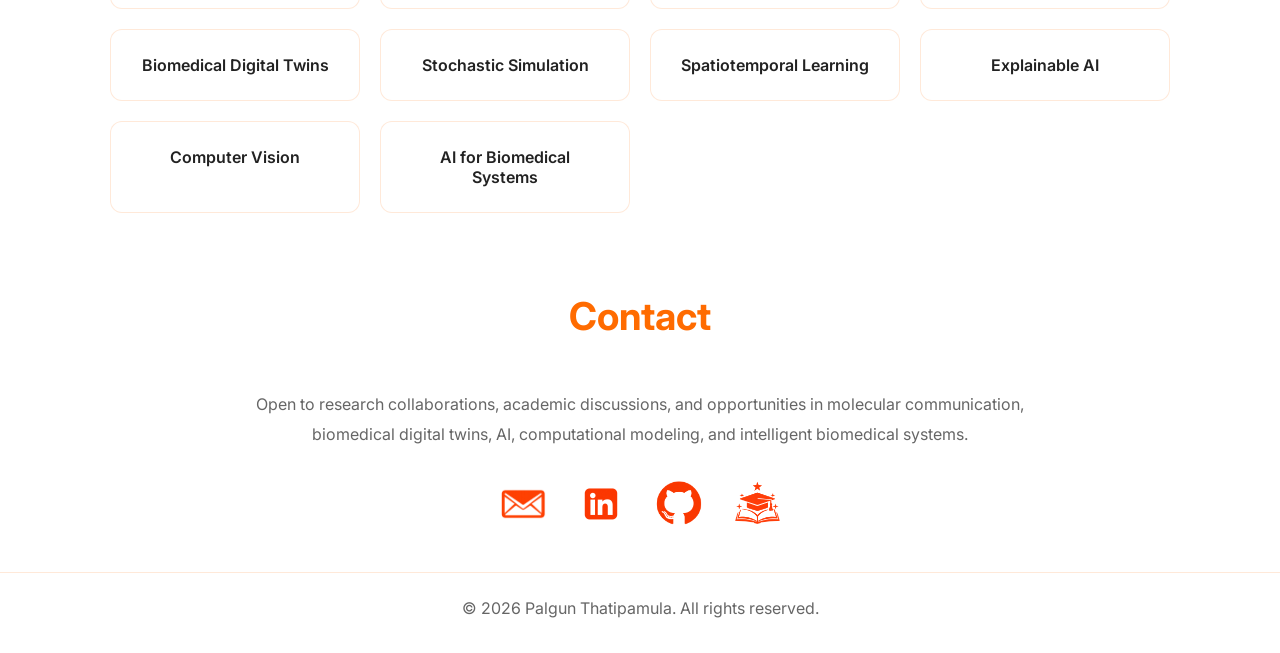
==== commit 32155392: "Update index.html" ====
--- a/index.html
+++ b/index.html
@@ -4,23 +4,22 @@
 <head>
     <meta charset="UTF-8">
     <meta name="viewport" content="width=device-width, initial-scale=1.0">
-    <title>Palgun Thatipamula | AI Researcher</title>
-
-<link rel="stylesheet" href="style.css">
-
-<link rel="preconnect" href="https://fonts.googleapis.com">
-<link rel="preconnect" href="https://fonts.gstatic.com" crossorigin>
-
-<link href="https://fonts.googleapis.com/css2?family=Inter:wght@300;400;500;600;700;800&display=swap" rel="stylesheet">
-
+
+    <title>Palgun Thatipamula | AI & Molecular Communication Researcher</title>
+
+    <link rel="stylesheet" href="style.css">
+
+    <link rel="preconnect" href="https://fonts.googleapis.com">
+    <link rel="preconnect" href="https://fonts.gstatic.com" crossorigin>
+
+    <link href="https://fonts.googleapis.com/css2?family=Inter:wght@300;400;500;600;700;800&display=swap" rel="stylesheet">
 
 </head>
 
 <body>
+
 <video autoplay muted loop playsinline id="bg-video">
-
     <source src="assets/backf.mp4" type="video/mp4">
-
 </video>
 
 <!-- =======================
@@ -35,7 +34,6 @@
         </a>
     </div>
 
-    <!-- Hamburger Menu Button - Add this here -->
     <button class="hamburger" id="hamburger">
         <span></span>
         <span></span>
@@ -54,6 +52,7 @@
 
 </nav>
 
+
 <!-- =======================
      HERO SECTION
 ======================== -->
@@ -65,25 +64,27 @@
         <h1>PALGUN THATIPAMULA</h1>
 
         <h2>
-             Defence Ai Researcher
+            AI & Biomedical Systems Researcher
         </h2>
 
         <p class="hero-affiliation">
-            Defence Institute of Advanced Technology (DIAT-DRDO), Pune
+            Project Associate, Indian Institute of Technology Kharagpur
         </p>
 
         <h3 class="hero-focus">
-            Computer Vision • Edge AI • Explainable AI
+            Molecular Communication • Internet of NanoBio Things
         </h3>
 
         <h3 class="hero-focus">
-            Counter-UAS Systems • Autonomous Surveillance
+            Targeted Drug Delivery • Digital Twins • AI
         </h3>
 
         <p class="hero-description">
-            Conducting research in Computer Vision, Edge AI, and Autonomous Surveillance,
-            with a focus on real-time UAV tracking, Counter-UAS systems, explainable AI,
-            anomaly detection, and edge-deployable deep learning for next-generation intelligent defense systems.
+            Currently exploring computational and simulation-based approaches
+            for molecular communication and targeted drug delivery, with an
+            interest in digital-twin modeling and stochastic molecular transport.
+            My research background includes artificial intelligence, spatiotemporal
+            learning, explainable AI, and real-time computational systems.
         </p>
 
         <div class="hero-buttons">
@@ -92,11 +93,15 @@
                 Download CV
             </a>
 
-            <a href="https://scholar.google.com/citations?user=hh73UlAAAAAJ" target="_blank" class="btn-secondary">
+            <a href="https://scholar.google.com/citations?user=hh73UlAAAAAJ"
+               target="_blank"
+               class="btn-secondary">
                 Google Scholar
             </a>
 
-            <a href="https://github.com/paul-0007" target="_blank" class="btn-secondary">
+            <a href="https://github.com/paul-0007"
+               target="_blank"
+               class="btn-secondary">
                 GitHub
             </a>
 
@@ -110,6 +115,7 @@
 
     </div>
 
+
     <div class="hero-right">
 
         <img src="assets/Palgun.jpeg"
@@ -119,6 +125,7 @@
 
 </section>
 
+
 <!-- =======================
      ABOUT
 ======================== -->
@@ -134,21 +141,37 @@
         <div class="about-text">
 
             <p>
-                I am an AI researcher at the Defence Institute of Advanced Technology (DIAT-DRDO),
-                Pune. My research lies at the intersection of Computer Vision, Edge AI, Explainable AI, and autonomous surveillance systems.
+                I am a Project Associate at the Indian Institute of Technology
+                Kharagpur, currently working on molecular communication,
+                Internet of NanoBio Things, and targeted drug delivery.
             </p>
 
             <p>
-                I develop real-time perception algorithms for UAV tracking, anomaly detection, spatiotemporal learning,
-                and resource-efficient deep learning models for edge deployment.
-                My goal is to build intelligent AI systems that are accurate, efficient, and deployable in real-world defense and autonomous applications.
+                My current work involves exploring computational models of
+                molecular transport and developing initial simulation frameworks
+                based on stochastic particle dynamics, including three-dimensional
+                Brownian motion and Monte Carlo methods.
             </p>
 
+            <p>
+                I hold an M.Tech. in Artificial Intelligence from the
+                Defence Institute of Advanced Technology (DIAT-DRDO), where my
+                research focused on computer vision, spatiotemporal learning,
+                explainable AI, anomaly detection, and real-time AI systems.
+            </p>
+
+            <p>
+                I am interested in applying computational intelligence,
+                machine learning, and simulation methods to complex physical
+                and biomedical systems.
+            </p>
+
         </div>
 
     </div>
 
 </section>
+
 
 <!-- =======================
      RESEARCH INTERESTS
@@ -163,40 +186,49 @@
     <div class="interest-grid">
 
         <div class="interest-card">
+            Molecular Communication
+        </div>
+
+        <div class="interest-card">
+            Internet of NanoBio Things
+        </div>
+
+        <div class="interest-card">
+            Molecular Transport
+        </div>
+
+        <div class="interest-card">
+            Targeted Drug Delivery
+        </div>
+
+        <div class="interest-card">
+            Biomedical Digital Twins
+        </div>
+
+        <div class="interest-card">
+            Stochastic Simulation
+        </div>
+
+        <div class="interest-card">
+            Spatiotemporal Learning
+        </div>
+
+        <div class="interest-card">
+            Explainable AI
+        </div>
+
+        <div class="interest-card">
             Computer Vision
         </div>
 
         <div class="interest-card">
-            Edge AI
-        </div>
-
-        <div class="interest-card">
-            Counter-UAS Systems
-        </div>
-
-        <div class="interest-card">
-            Explainable AI
-        </div>
-
-        <div class="interest-card">
-            Multi-Object Tracking
-        </div>
-
-        <div class="interest-card">
-            Spatiotemporal Learning
-        </div>
-
-        <div class="interest-card">
-            Autonomous Surveillance
-        </div>
-
-        <div class="interest-card">
-            Synthetic Data Generation
+            AI for Biomedical Systems
         </div>
 
     </div>
 
 </section>
+
 
 <!-- =======================
      CONTACT
@@ -212,40 +244,45 @@
 
         <p>
             Open to research collaborations, academic discussions,
-            and opportunities in Artificial Intelligence, Computer Vision,
-            Edge AI, Explainable AI, and Autonomous Surveillance Systems.
+            and opportunities in molecular communication, biomedical
+            digital twins, AI, computational modeling, and intelligent
+            biomedical systems.
         </p>
 
         <div class="contact-icons">
 
-        <a href="mailto:palgunthatipamula@gmail.com">
-        <img src="assets/email.png"
-         alt="Email"
-         class="contact-icon"
-         onclick="copyEmail()"
-         style="cursor:pointer;">
-        </a>
-
-        <a href="https://www.linkedin.com/in/palgun-thatipamula-0b6412241"
-        target="_blank">
-            <img src="assets/linkedin.png" alt="LinkedIn">
-        </a>
-
-        <a href="https://github.com/paul-0007"
-        target="_blank">
-            <img src="assets/github.png" alt="GitHub">
-        </a>
-
-        <a href="https://scholar.google.com/citations?user=hh73UlAAAAAJ"
-        target="_blank">
-            <img src="assets/scholar.png" alt="Google Scholar">
-        </a>
-
-    </div>
+            <a href="mailto:palgunthatipamula@gmail.com">
+                <img src="assets/email.png"
+                     alt="Email"
+                     class="contact-icon"
+                     onclick="copyEmail()"
+                     style="cursor:pointer;">
+            </a>
+
+            <a href="https://www.linkedin.com/in/palgun-thatipamula-0b6412241"
+               target="_blank">
+                <img src="assets/linkedin.png"
+                     alt="LinkedIn">
+            </a>
+
+            <a href="https://github.com/paul-0007"
+               target="_blank">
+                <img src="assets/github.png"
+                     alt="GitHub">
+            </a>
+
+            <a href="https://scholar.google.com/citations?user=hh73UlAAAAAJ"
+               target="_blank">
+                <img src="assets/scholar.png"
+                     alt="Google Scholar">
+            </a>
+
+        </div>
 
     </div>
 
 </section>
+
 
 <!-- =======================
      FOOTER
@@ -254,7 +291,10 @@
 <footer class="footer">
     <p>© 2026 Palgun Thatipamula. All rights reserved.</p>
 </footer>
+
+
 <script src="script.js"></script>
+
 </body>
 
 </html>
